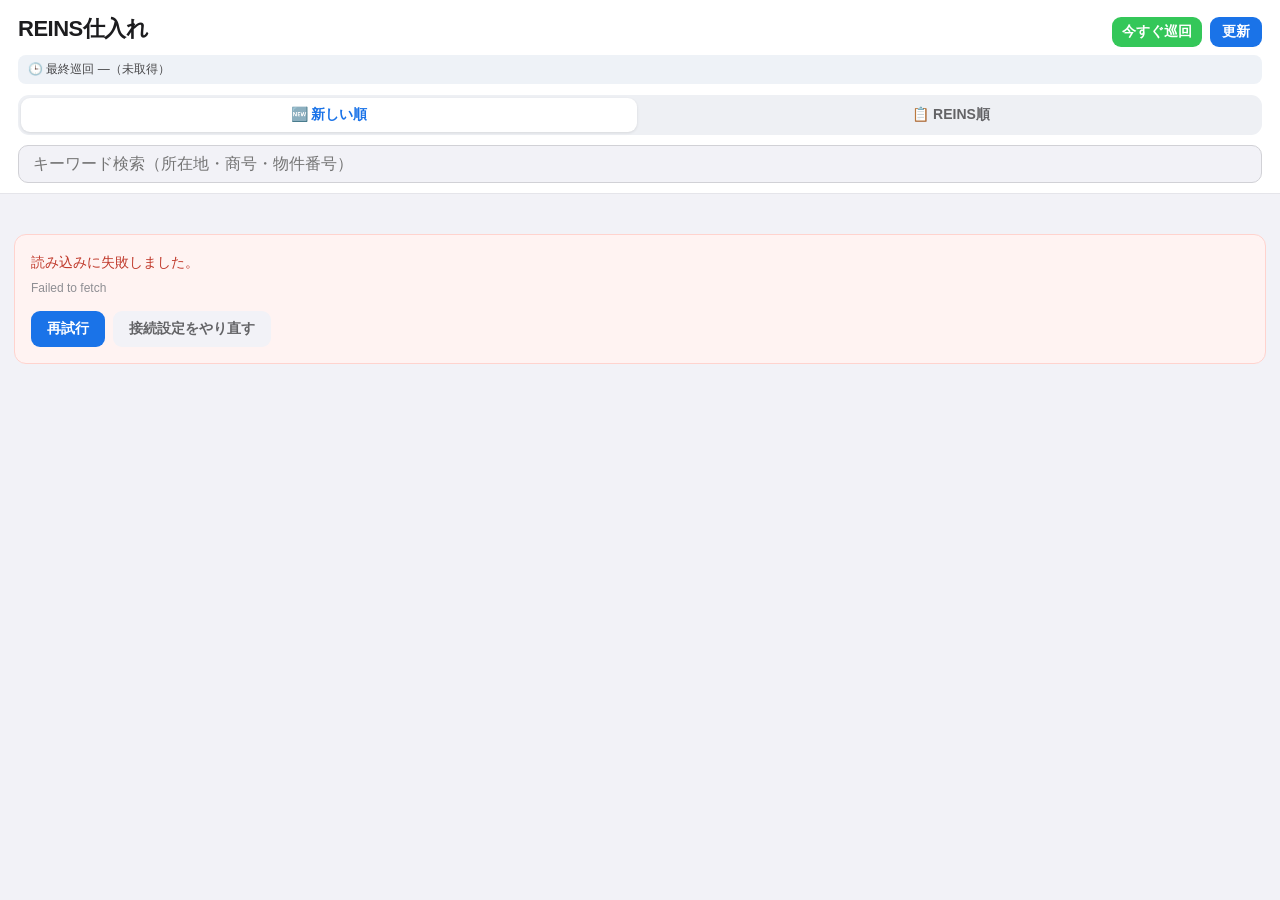
==== docs/reins/index.html @ f4929054 "ヘッダが iPhone 幅で折り返すのを修正 通知ボタンが増えてボタンが3つ並んだ結果、390px 幅では見出しと「更新」が 2行に折り返していた（物件ウォッチは「物件ウォッ／チ」と分断）。 見出しと" ====
<!DOCTYPE html>
<html lang="ja">
<head>
  <meta charset="UTF-8">
  <meta http-equiv="Cache-Control" content="no-cache, no-store, must-revalidate">
  <meta http-equiv="Pragma" content="no-cache">
  <meta name="viewport" content="width=device-width, initial-scale=1.0, maximum-scale=1.0">
  <meta name="apple-mobile-web-app-capable" content="yes">
  <meta name="mobile-web-app-capable" content="yes">
  <meta name="apple-mobile-web-app-status-bar-style" content="default">
  <meta name="apple-mobile-web-app-title" content="REINS仕入れ">
  <meta name="theme-color" content="#1a73e8">
  <link rel="apple-touch-icon" href="icon-180.png">
  <link rel="icon" type="image/png" sizes="192x192" href="icon-192.png">
  <link rel="manifest" href="manifest.webmanifest">
  <title>REINS仕入れ</title>
  <style>
    * { box-sizing: border-box; margin: 0; padding: 0; }
    body { font-family: -apple-system, BlinkMacSystemFont, 'Hiragino Sans', 'Helvetica Neue', sans-serif; background: #f2f2f7; color: #1c1c1e; min-height: 100vh; }

    header { background: #fff; padding: 14px 18px 10px; border-bottom: 1px solid #e5e5ea; position: sticky; top: 0; z-index: 10; }
    .head-row { display: flex; align-items: baseline; gap: 8px; flex-wrap: nowrap; }
    h1 { font-size: 22px; font-weight: 700; letter-spacing: -0.5px; white-space: nowrap; flex-shrink: 0; }
    .count { font-size: 13px; color: #8e8e93; white-space: nowrap; overflow: hidden; }
    .scrape-btn { margin-left: auto; padding: 6px 10px; flex-shrink: 0; background: #34c759; color: #fff; border: none; border-radius: 9px; font-size: 14px; font-weight: 600; cursor: pointer; white-space: nowrap; }
    .scrape-btn:active { opacity: 0.6; }
    .scrape-btn:disabled { opacity: 0.5; }
    .refresh-btn { padding: 6px 12px; white-space: nowrap; flex-shrink: 0; background: #1a73e8; color: #fff; border: none; border-radius: 9px; font-size: 14px; font-weight: 600; cursor: pointer; }
    .refresh-btn:active { opacity: 0.6; }
    #scrape-status { margin-top: 9px; padding: 9px 12px; background: #f0fff4; border: 1px solid #c3e6cb; border-radius: 9px; font-size: 13px; color: #1a7a3a; }
    #last-run { margin-top: 8px; padding: 6px 10px; font-size: 12px; color: #48484a; background: #eef2f7; border-radius: 8px; }
    #last-run.warn { color: #c0392b; background: #fff3f2; border: 1px solid #ffd3ce; font-weight: 600; }

    /* タブ（新しい順 / REINS順） */
    .tabs { display: flex; gap: 6px; margin-top: 11px; background: #eef0f4; padding: 3px; border-radius: 11px; }
    .tab { flex: 1; text-align: center; padding: 8px 0; border-radius: 9px; font-size: 14px; font-weight: 600; color: #636366; cursor: pointer; border: none; background: transparent; }
    .tab.active { background: #fff; color: #1a73e8; box-shadow: 0 1px 3px rgba(0,0,0,0.1); }

    .search-row { margin-top: 10px; }
    .search-row input { width: 100%; padding: 9px 14px; border: 1px solid #d1d1d6; border-radius: 10px; font-size: 16px; background: #f2f2f7; outline: none; -webkit-appearance: none; }
    .search-row input:focus { border-color: #1a73e8; background: #fff; }

    .filter-bar { display: flex; gap: 6px; padding: 10px 14px 2px; overflow-x: auto; -webkit-overflow-scrolling: touch; }
    .filter-btn { padding: 5px 12px; border-radius: 14px; font-size: 13px; font-weight: 500; border: 1px solid #d1d1d6; background: #fff; cursor: pointer; white-space: nowrap; color: #636366; flex-shrink: 0; }
    .filter-btn.active { background: #1a73e8; color: #fff; border-color: #1a73e8; }

    .list { padding: 12px 14px 40px; }
    .card { background: #fff; border-radius: 14px; padding: 15px 16px; margin-bottom: 10px; box-shadow: 0 1px 3px rgba(0,0,0,0.07); border-left: 3px solid transparent; }
    .card.buy { border-left-color: #34c759; }
    .card.fresh { border-left-color: #ff9500; }
    .card.drop { border-left-color: #e0245e; }
    .card.fav { border-left-color: #ffcc00; }
    .card-top { display: flex; align-items: center; gap: 8px; margin-bottom: 8px; }
    .fav-btn { background: none; border: none; font-size: 22px; line-height: 1; cursor: pointer; padding: 0 0 0 4px; color: #d1d1d6; -webkit-tap-highlight-color: transparent; }
    .fav-btn.on { color: #ffcc00; }
    .fav-btn:active { transform: scale(1.25); }
    .rank { font-size: 12px; color: #8e8e93; font-weight: 700; }
    .ptype { font-size: 11px; font-weight: 700; color: #48484a; background: #eef2f7; padding: 2px 8px; border-radius: 7px; }
    .badge-score { font-size: 12px; font-weight: 800; color: #fff; padding: 2px 9px; border-radius: 8px; letter-spacing: 0.3px; }
    .badge-score.s-buy { background: #34c759; }
    .badge-score.s-ok  { background: #ff9500; }
    .badge-score.s-ng  { background: #c0c0c5; }
    .badge-new { font-size: 10px; font-weight: 700; color: #fff; background: #ff9500; padding: 2px 7px; border-radius: 7px; letter-spacing: 0.3px; }
    .badge-drop { font-size: 10px; font-weight: 700; color: #fff; background: #e0245e; padding: 2px 7px; border-radius: 7px; letter-spacing: 0.3px; }
    .badge-bump { font-size: 10px; font-weight: 700; color: #fff; background: #7b5cff; padding: 2px 7px; border-radius: 7px; letter-spacing: 0.3px; }
    .date { font-size: 11px; color: #aeaeb2; margin-left: auto; }
    .title { font-size: 17px; font-weight: 700; line-height: 1.35; margin-bottom: 8px; word-break: break-word; }
    .price { color: #c0392b; font-weight: 700; font-size: 19px; margin-bottom: 8px; }
    .price .unit { font-size: 13px; font-weight: 600; }
    .meta { font-size: 13px; color: #48484a; line-height: 1.6; }
    .meta .lbl { color: #aeaeb2; display: inline-block; width: 4.5em; }
    .reasons { margin-top: 9px; font-size: 12px; color: #5a5a5f; line-height: 1.6; background: #f7f8fa; border-radius: 9px; padding: 8px 11px; }
    .reasons .warn { color: #c0392b; font-weight: 600; }
    .open-btn { display: block; margin-top: 12px; padding: 11px; background: #1a73e8; color: #fff; text-align: center; border-radius: 10px; font-size: 15px; font-weight: 700; text-decoration: none; }
    .open-btn:active { opacity: 0.6; }

    .empty { text-align: center; color: #aeaeb2; padding: 60px 20px; font-size: 15px; }
    #spinner { display: none; text-align: center; padding: 40px; color: #8e8e93; }
    #errbox { margin: 16px 14px; padding: 16px; background: #fff3f2; border: 1px solid #ffd3ce; border-radius: 12px; color: #c0392b; font-size: 14px; line-height: 1.6; }
    #errbox .err-detail { color: #8e8e93; font-size: 12px; word-break: break-all; margin-top: 6px; }
    #errbox button { margin-top: 12px; margin-right: 8px; padding: 9px 16px; border: none; border-radius: 9px; font-size: 14px; font-weight: 600; cursor: pointer; }
    #errbox .btn-retry { background: #1a73e8; color: #fff; }
    #errbox .btn-reset { background: #f2f2f7; color: #636366; }

    #setup-view { display: none; }
    #setup-form { padding: 24px 20px; }
    #setup-form p { margin-bottom: 16px; font-size: 14px; color: #636366; line-height: 1.6; }
    #setup-form label { display: block; font-size: 13px; font-weight: 600; color: #48484a; margin: 14px 0 5px; }
    #setup-form input { width: 100%; padding: 11px 14px; border: 1px solid #d1d1d6; border-radius: 10px; font-size: 16px; background: #f2f2f7; outline: none; -webkit-appearance: none; }
    #setup-form input:focus { border-color: #1a73e8; background: #fff; }
    #setup-form button { width: 100%; margin-top: 22px; padding: 13px; background: #1a73e8; color: #fff; border: none; border-radius: 11px; font-size: 16px; font-weight: 700; cursor: pointer; }
    .hint { font-size: 12px; color: #8e8e93; margin-top: 6px; line-height: 1.5; }
  </style>
</head>
<body>

<div id="main-view" style="display:none">
  <header>
    <div class="head-row">
      <h1>REINS仕入れ</h1>
      <span class="count" id="count"></span>
      <span class="count" id="updating" style="display:none">更新中…</span>
      <button class="scrape-btn" id="scrape-btn" onclick="requestScrape()">今すぐ巡回</button>
      <button class="refresh-btn" onclick="loadProps(allProps.length > 0)">更新</button>
      <button class="refresh-btn" id="push-btn" onclick="enablePush()" style="display:none;background:#8e8e93">🔔通知</button>
    </div>
    <div id="scrape-status" style="display:none"></div>
    <div id="last-run"></div>
    <div class="tabs">
      <button class="tab active" id="tab-new" onclick="setTab('new')">🆕 新しい順</button>
      <button class="tab" id="tab-reins" onclick="setTab('reins')">📋 REINS順</button>
    </div>
    <div class="search-row">
      <input type="search" id="search" placeholder="キーワード検索（所在地・商号・物件番号）" oninput="render()">
    </div>
  </header>
  <div class="filter-bar" id="area-bar"></div>
  <div class="filter-bar" id="filter-bar"></div>
  <div id="spinner">読み込み中…</div>
  <div id="errbox" style="display:none"></div>
  <div class="list" id="list"></div>
</div>

<div id="setup-view">
  <header><h1>REINS仕入れ セットアップ</h1></header>
  <div id="setup-form">
    <p>reins の GAS デプロイ URL（末尾 <b>/exec</b>）を入力してください。<br>一度設定すればこのデバイスに保存されます。</p>
    <label>GAS デプロイ URL</label>
    <input type="url" id="cfg-url" placeholder="https://script.google.com/macros/s/..." autocomplete="off" autocorrect="off" spellcheck="false">
    <div class="hint">reins/Code.gs をデプロイしたウェブアプリ URL。<code>?csv=1</code> で物件シートを配信できるものです。</div>
    <label>スプレッドシートID（任意）</label>
    <input type="text" id="cfg-sid" placeholder="未入力なら既定のシートを使用">
    <div class="hint">別のシートを見たいときだけ入力。通常は空でOK。</div>
    <button onclick="saveConfig()">保存して開始</button>
  </div>
</div>

<script>
// ── 設定 ───────────────────────────────────────────────
const LS_URL   = 'reins_gas_url';
const LS_SID   = 'reins_gas_sid';
const LS_SEEN  = 'reins_seen_max';       // 前回までに見た最新の取得日時(ms)
const LS_SEEN_INIT = 'reins_seen_init';
const LS_PREV  = 'reins_prev';           // 前回表示時の {物件番号: {p:価格, o:掲載順}} スナップショット
const BUMP_MIN = 5;                       // 掲載順がこの数以上上昇したら「再掲(浮上)」扱い
const LS_TAB   = 'reins_tab';
const LS_CSV   = 'reins_csv_cache';      // 前回取得したCSV。起動直後の即描画に使う
const LS_LASTRUN = 'reins_lastrun';      // 最終巡回の日時と結果。起動直後から出すため保存する
const LS_FAVS  = 'reins_favs';           // お気に入り物件番号の配列
// 既定：run_score_daily.sh と同じ reins デプロイURL（そのまま使えるよう初期値に）
const DEFAULT_URL = 'https://script.google.com/macros/s/AKfycbwg5gIdluJCKhxg5Ac37ojhD1RxblEidHziJUIo2vWPTMWdlzlxEkCeaE-CydbCHInz-g/exec';

// ── アプリアイコンのバッジ表示（Web Push）───────────────────
// reins/scraper/.env の VAPID_PUBLIC_KEY と同じ値。秘密鍵は Mac 側にのみ置く。
const VAPID_PUBLIC_KEY = 'BPfDxGXMXtAtmRLyV2sj71t2yWzPRQm2EiNudWqBheNR4PIACWpIGG4u3k1RsI1i7pox8wTSwQFoBPgF9c9knRk';
const LS_PUSH_SUB = 'reins_push_subscribed';

let gasUrl = localStorage.getItem(LS_URL) || DEFAULT_URL;
let sid    = localStorage.getItem(LS_SID) || '';
let allProps = [];
let filterType = '';
let areaFilter = localStorage.getItem('reins_area') || '';   // エリア（市区町村）絞り込み
let activeTab = localStorage.getItem(LS_TAB) || 'new';
if (activeTab !== 'new' && activeTab !== 'reins') activeTab = 'new';  // 旧'score'保存の掃除
let seenThreshold = Number(localStorage.getItem(LS_SEEN) || 0);
let lastDiag = '';
let favs = new Set(JSON.parse(localStorage.getItem(LS_FAVS) || '[]'));
let showFavsOnly = false;

function init() {
  if (gasUrl) {
    document.getElementById('setup-view').style.display = 'none';
    document.getElementById('main-view').style.display  = 'block';
    document.getElementById('tab-' + activeTab).classList.add('active');
    document.getElementById('tab-' + (activeTab === 'new' ? 'reins' : 'new')).classList.remove('active');
    // 前回のデータで即描画してから、裏で最新を取りに行く
    showLastRunFromCache();
    fetchLastRun();
    loadProps(renderFromCache());
    initPush();
  } else {
    document.getElementById('setup-view').style.display = 'block';
    document.getElementById('main-view').style.display  = 'none';
    document.getElementById('cfg-url').value = DEFAULT_URL;
  }
}
function saveConfig() {
  const url = document.getElementById('cfg-url').value.trim();
  const s   = document.getElementById('cfg-sid').value.trim();
  if (!url) { alert('GAS デプロイ URL を入力してください'); return; }
  localStorage.setItem(LS_URL, url);
  if (s) localStorage.setItem(LS_SID, s); else localStorage.removeItem(LS_SID);
  gasUrl = url; sid = s; init();
}
function resetConfig() {
  localStorage.removeItem(LS_URL); localStorage.removeItem(LS_SID);
  gasUrl = ''; sid = '';
  document.getElementById('errbox').style.display = 'none';
  init();
}
function setTab(t) {
  activeTab = t; localStorage.setItem(LS_TAB, t);
  document.getElementById('tab-new').classList.toggle('active', t === 'new');
  document.getElementById('tab-reins').classList.toggle('active', t === 'reins');
  render();
}

// ── お気に入り ─────────────────────────────────────────
function toggleFav(key) {
  const on = !favs.has(key);
  if (on) favs.add(key); else favs.delete(key);
  localStorage.setItem(LS_FAVS, JSON.stringify([...favs]));
  const btn = document.querySelector(`.fav-btn[data-key="${cssEsc(key)}"]`);
  if (btn) { btn.classList.toggle('on', on); btn.textContent = on ? '★' : '☆'; }
  buildFilterBar();
  if (showFavsOnly) render();  // お気に入り表示中に外したら一覧から消す
}
function cssEsc(s) { return String(s).replace(/["\\]/g, '\\$&'); }

// ── アプリアイコンのバッジ表示（Web Push 購読）────────────────
function urlB64ToUint8Array(base64String) {
  const padding = '='.repeat((4 - base64String.length % 4) % 4);
  const base64 = (base64String + padding).replace(/-/g, '+').replace(/_/g, '/');
  const raw = atob(base64);
  return Uint8Array.from([...raw].map(c => c.charCodeAt(0)));
}
async function initPush() {
  // アプリを開いた＝新着を確認しにきたタイミングなのでバッジは消す（SW側のカウンタも0に戻す）
  try { if ('clearAppBadge' in navigator) await navigator.clearAppBadge(); } catch (_) {}

  if (!('serviceWorker' in navigator) || !('PushManager' in window)) return;  // 非対応ブラウザ
  const btn = document.getElementById('push-btn');
  if (Notification.permission === 'granted' && localStorage.getItem(LS_PUSH_SUB) === '1') {
    btn.style.display = 'none';
    // 購読が切れていないか静かに確認（ユーザー操作なしで再subscribe可能）
    try {
      const reg = await navigator.serviceWorker.register('sw.js');
      await navigator.serviceWorker.ready;
      if (reg.active) reg.active.postMessage({ type: 'clearBadge' });
      const sub = await reg.pushManager.getSubscription();
      if (!sub) await subscribePush(reg);
    } catch (_) {}
  } else if (Notification.permission === 'denied') {
    btn.style.display = 'none';
  } else {
    btn.style.display = 'inline-block';
  }
}
async function subscribePush(reg) {
  const sub = await reg.pushManager.subscribe({
    userVisibleOnly: true,
    applicationServerKey: urlB64ToUint8Array(VAPID_PUBLIC_KEY),
  });
  await fetch(gasUrl, {
    method: 'POST',
    body: JSON.stringify({ action: 'pushSubscribe', endpoint: sub.endpoint, subscription: sub.toJSON() }),
  });
  localStorage.setItem(LS_PUSH_SUB, '1');
  return sub;
}
async function enablePush() {
  const btn = document.getElementById('push-btn');
  try {
    const reg = await navigator.serviceWorker.register('sw.js');
    const perm = await Notification.requestPermission();
    if (perm !== 'granted') { alert('通知が許可されませんでした。設定アプリから許可できます。'); return; }
    await subscribePush(reg);
    btn.style.display = 'none';
    alert('新着通知をオンにしました。以後、新着があるとアプリアイコンに件数バッジが表示されます。');
  } catch (e) {
    alert('通知の設定に失敗しました: ' + (e.message || e));
  }
}

// ── 手動巡回トリガー（GAS 制御シート経由・物件ウォッチと同方式）──
let scrapePollTimer = null;
function setScrapeStatus(msg) {
  const el = document.getElementById('scrape-status');
  el.style.display = 'block';
  el.textContent = msg;
}
function scrapeQs(action) {
  const qs = new URLSearchParams({ action });
  if (sid) qs.set('sid', sid);
  return qs.toString();
}
async function requestScrape() {
  const btn = document.getElementById('scrape-btn');
  btn.disabled = true;
  setScrapeStatus('🕐 巡回をリクエスト中…');
  try {
    const res = await fetch(`${gasUrl}?${scrapeQs('requestScrape')}`, { redirect: 'follow' });
    const data = await res.json();
    if (data.error) throw new Error(data.error);
    setScrapeStatus('🏃 巡回を開始しました。完了までお待ちください（2〜4分）…');
    pollScrapeStatus(0);
  } catch (e) {
    setScrapeStatus('⚠️ 巡回リクエストに失敗しました: ' + (e.message || e));
    btn.disabled = false;
  }
}
async function pollScrapeStatus(tries) {
  if (scrapePollTimer) clearTimeout(scrapePollTimer);
  if (tries > 120) {  // 約8分でタイムアウト
    setScrapeStatus('⏱️ 時間がかかっています。しばらくして「更新」を押してください。');
    document.getElementById('scrape-btn').disabled = false;
    return;
  }
  try {
    const res = await fetch(`${gasUrl}?${scrapeQs('scrapeStatus')}`, { redirect: 'follow' });
    const data = await res.json();
    if (data.status) setScrapeStatus(data.status);
    if (!data.pending && /✅/.test(data.status || '')) {
      document.getElementById('scrape-btn').disabled = false;
      await loadProps(allProps.length > 0);
      return;
    }
  } catch (_) { /* 一時的なエラーは無視して継続 */ }
  scrapePollTimer = setTimeout(() => pollScrapeStatus(tries + 1), 4000);
}
// 最終巡回は新着ゼロでも常に画面上部に出す。取得失敗を含む結果は警告色にする。
function showLastRun(data) {
  const el = document.getElementById('last-run');
  if (!data || !data.lastRun) {
    el.textContent = '🕒 最終巡回 —（未取得）';
    el.classList.remove('warn');
    return;
  }
  el.textContent = `🕒 最終巡回 ${data.lastRun}` + (data.lastResult ? `（${data.lastResult}）` : '');
  el.classList.toggle('warn', /[⚠]|失敗/.test(data.lastResult || ''));
}
function showLastRunFromCache() {
  try { showLastRun(JSON.parse(localStorage.getItem(LS_LASTRUN) || 'null')); }
  catch (_) { showLastRun(null); }
}
async function fetchLastRun() {
  try {
    const res = await fetch(`${gasUrl}?${scrapeQs('scrapeStatus')}`, { redirect: 'follow' });
    const data = await res.json();
    showLastRun(data);
    try {
      localStorage.setItem(LS_LASTRUN,
        JSON.stringify({ lastRun: data.lastRun, lastResult: data.lastResult }));
    } catch (_) { /* 容量超過時は諦める */ }
  } catch (_) { /* 取れなければ直前の表示のまま残す */ }
}

function showError(msg, detail) {
  const box = document.getElementById('errbox');
  box.style.display = 'block';
  box.innerHTML =
    `<div>${escapeHtml(msg)}</div>` +
    (detail ? `<div class="err-detail">${escapeHtml(detail)}</div>` : '') +
    `<button class="btn-retry" onclick="loadProps()">再試行</button>` +
    `<button class="btn-reset" onclick="resetConfig()">接続設定をやり直す</button>`;
}

// ── CSV パーサ（引用符・改行入りフィールド対応） ──────────
function parseCSV(text) {
  const rows = []; let row = [], field = '', q = false;
  for (let i = 0; i < text.length; i++) {
    const c = text[i];
    if (q) {
      if (c === '"') { if (text[i + 1] === '"') { field += '"'; i++; } else q = false; }
      else field += c;
    } else if (c === '"') { q = true; }
    else if (c === ',') { row.push(field); field = ''; }
    else if (c === '\r') { /* skip */ }
    else if (c === '\n') { row.push(field); rows.push(row); row = []; field = ''; }
    else field += c;
  }
  if (field !== '' || row.length) { row.push(field); rows.push(row); }
  return rows;
}

// ── データ取得 ─────────────────────────────────────────
// CSVを描画に反映する。起動直後のキャッシュ描画と、GASから取り直した本体の
// 描画で同じ経路を通す。戻り値は取得日時の最大値（既読化の判定に使う）。
function applyCsv(text) {
  const rows = parseCSV(text).filter(r => r.length > 1);
  const header = rows[0].map(h => stripParen(h));
  allProps = rows.slice(1).map(r => rowToProp(header, r)).filter(p => p.key);
  computeChangeFlags(allProps);   // 値下げ / 再掲 を前回スナップショットと比較して付与
  seenThreshold = Number(localStorage.getItem(LS_SEEN) || 0);
  buildAreaBar();
  buildFilterBar();
  render();
  return allProps.reduce((m, p) => p.ts > m ? p.ts : m, 0);
}

// 前回のCSVで即描画する（GASの応答は数秒〜数十秒かかるため、待たずに中身を出す）。
// 既読化やスナップショット更新はここでは一切行わない＝NEW判定は本体取得時のみ動かす。
function renderFromCache() {
  const text = localStorage.getItem(LS_CSV);
  if (!text) return false;
  try { applyCsv(text); return true; } catch (_) { return false; }
}

async function loadProps(keepView) {
  if (keepView) {
    document.getElementById('updating').style.display = 'inline';
  } else {
    document.getElementById('spinner').style.display = 'block';
    document.getElementById('list').innerHTML = '';
  }
  document.getElementById('errbox').style.display  = 'none';

  if (!/^https:\/\/script\.google\.com\/macros\/s\/.+\/exec/.test(gasUrl)) {
    document.getElementById('spinner').style.display = 'none';
    showError('GAS デプロイ URL の形式が正しくないようです。', '末尾が /exec の「ウェブアプリ URL」を貼り付けてください: ' + gasUrl);
    return;
  }

  const ctrl = new AbortController();
  const timer = setTimeout(() => ctrl.abort(), 25000);
  try {
    const qs = new URLSearchParams({ csv: '1' });
    if (sid) qs.set('sid', sid);
    qs.set('merge', '1');     // 三浦に加えて足立区など独立シートも結合（スコアラーの素の?csv=1は非結合）
    qs.set('t', Date.now());  // キャッシュ回避（古いCSVを掴んで新規物件が出ない対策）
    const res = await fetch(`${gasUrl}?${qs.toString()}`,
      { redirect: 'follow', cache: 'no-store', signal: ctrl.signal });
    lastDiag = `URL: ${gasUrl}?csv=1\nHTTP: ${res.status}`;
    if (!res.ok) throw new Error('HTTP ' + res.status);
    const text = await res.text();
    lastDiag += `\n応答先頭: ${text.slice(0, 120)}`;
    if (/^\s*</.test(text) || text.indexOf('物件番号') < 0) {
      showError('物件CSVを取得できませんでした。', 'GAS が HTML を返しています（認証切れ / デプロイ未反映の可能性）。URL が reins 用か確認してください。');
      return;
    }
    const maxTs = applyCsv(text);
    // 初回だけ全件を既読扱いにして、以降に増えた物件だけNEWにする
    if (!localStorage.getItem(LS_SEEN_INIT)) {
      localStorage.setItem(LS_SEEN, String(maxTs));
      localStorage.setItem(LS_SEEN_INIT, '1');
      seenThreshold = maxTs;
      render();
    }
    try { localStorage.setItem(LS_CSV, text); } catch (_) { /* 容量超過時は諦める */ }
    document.getElementById('updating').style.display = 'none';
    fetchLastRun();
    // 基準スナップショットは NEW と同じタイミングで進める（＝新しい巡回が来たときだけ）。
    // 手動リロードでは基準を更新しないのでバッジは消えない。初回だけ基準を作る。
    if (!localStorage.getItem(LS_PREV)) saveSnapshot(allProps);
    if (maxTs > Number(localStorage.getItem(LS_SEEN) || 0)) {
      localStorage.setItem(LS_SEEN, String(maxTs));
      saveSnapshot(allProps);
    }
  } catch (e) {
    console.error(e);
    // キャッシュで中身が出ているときは、更新の失敗で画面を消さない
    if (keepView) {
      const u = document.getElementById('updating');
      u.textContent = '更新できませんでした';
      setTimeout(() => { u.style.display = 'none'; u.textContent = '更新中…'; }, 4000);
      return;
    }
    if (e.name === 'AbortError') showError('応答がありません（25秒でタイムアウト）。', 'GAS URL とネットワークを確認してください。');
    else showError('読み込みに失敗しました。', String(e && e.message || e));
  } finally {
    clearTimeout(timer);
    document.getElementById('spinner').style.display = 'none';
  }
}

function stripParen(h) { return String(h == null ? '' : h).replace(/[（(].*?[)）]/g, '').trim(); }
function num(s) {
  if (s == null) return 0;
  const m = String(s).replace(/,/g, '').match(/-?\d+(\.\d+)?/);
  return m ? parseFloat(m[0]) : 0;
}
function areaFromAddr(a) {
  const m = String(a || '').match(/([^\s都道府県]+?[市区町村])/);
  return m ? m[1] : (a || '').trim();
}
function parseTs(s) {
  s = String(s || '').replace(/\s*[（(].*?[)）]\s*$/, '').trim();
  if (!s) return 0;
  const d = new Date(s);
  return isNaN(d.getTime()) ? 0 : d.getTime();
}

function rowToProp(header, r) {
  const o = {};
  header.forEach((h, i) => { o[h] = r[i] != null ? r[i] : ''; });
  const addr = o['所在地'] || '';
  const areaRaw = addr.trim();
  return {
    key:      (o['物件番号'] || '').trim(),
    ptype:    (o['物件種目'] || '').trim(),
    price_man: num(o['価格']),
    land_m2:   num(o['土地面積']),
    building_m2: num(o['建物面積']),
    tsubo_price: num(o['坪単価']),
    station_min: num(o['徒歩']),
    yoto:     (o['用途地域'] || '').trim(),
    setsudo:  (o['接道状況'] || '').trim(),
    address:  addr.trim(),
    area:     areaRaw.length > 6 ? areaFromAddr(areaRaw) : areaRaw,
    line:     (o['路線'] || '').trim(),
    station:  (o['駅'] || '').trim(),
    bus:      (o['バス'] || '').trim(),
    shogo:    (o['商号'] || '').trim(),
    fetchedAt: (o['取得日時'] || '').trim(),
    ts:       parseTs(o['取得日時']),
    reinsOrder: (String(o['掲載順'] || '').trim() === '')
                  ? Number.MAX_SAFE_INTEGER : num(o['掲載順']),
    drawUrl:  (o['図面/詳細'] || o['図面詳細'] || '').trim(),
    folderUrl: (o['フォルダ'] || '').trim(),
    age:      -1,          // reins CSV に築年数列は無い → 対象外
  };
}

// スコアリングは廃止（2026-09-01）。一覧は「新しい順 / REINS順」で並べる。

// ── 変化フラグ（値下げ / 再掲=掲載順の浮上）──────────────
// NEW と同様「前回表示時からの変化」。前回スナップショット(LS_PREV)と比較する。
function computeChangeFlags(props) {
  let prev = {};
  try { prev = JSON.parse(localStorage.getItem(LS_PREV) || '{}'); } catch (_) {}
  props.forEach(p => {
    p.priceDrop = false; p.priceDropAmt = 0; p.bumped = false;
    const pr = prev[p.key];
    if (!pr) return;
    if (pr.p > 0 && p.price_man > 0 && p.price_man < pr.p) {
      p.priceDrop = true; p.priceDropAmt = pr.p - p.price_man;   // 値下げ
    } else if (pr.p === p.price_man && pr.o && p.reinsOrder < pr.o &&
               (pr.o - p.reinsOrder) >= BUMP_MIN) {
      p.bumped = true;   // 価格据置きで掲載順が大きく上昇＝再度上位で掲載
    }
  });
}
function saveSnapshot(props) {
  const snap = {};
  props.forEach(p => { snap[p.key] = { p: p.price_man, o: p.reinsOrder }; });
  try { localStorage.setItem(LS_PREV, JSON.stringify(snap)); } catch (_) {}
}

// ── 画面 ───────────────────────────────────────────────
function isFresh(p) { return seenThreshold ? p.ts > seenThreshold : false; }

function buildFilterBar() {
  // 種別チップの件数は選択中エリアに合わせる
  const base = areaFilter ? allProps.filter(p => p.area === areaFilter) : allProps;
  const types = [...new Set(base.map(p => p.ptype).filter(Boolean))]
    .sort((a, b) => base.filter(p => p.ptype === b).length - base.filter(p => p.ptype === a).length);
  const bar = document.getElementById('filter-bar');
  const btn = (val, label) =>
    `<button class="filter-btn ${!showFavsOnly && filterType === val ? 'active' : ''}" onclick="setFilter('${val.replace(/'/g, "\\'")}')">${escapeHtml(label)}</button>`;
  const favCount = base.filter(p => favs.has(p.key)).length;
  let html = `<button class="filter-btn ${showFavsOnly ? 'active' : ''}" onclick="toggleFavFilter()">⭐ お気に入り ${favCount}</button>`;
  html += btn('', `すべて ${base.length}`);
  html += types.map(t => btn(t, `${t} ${base.filter(p => p.ptype === t).length}`)).join('');
  bar.innerHTML = html;
}
function setFilter(val) { filterType = val; showFavsOnly = false; buildFilterBar(); render(); }
function toggleFavFilter() { showFavsOnly = !showFavsOnly; buildFilterBar(); render(); }

// エリア（市区町村）タブ。三浦市/横須賀市(=秋谷) 等を選択できる
function buildAreaBar() {
  const areas = [...new Set(allProps.map(p => p.area).filter(Boolean))]
    .sort((a, b) => allProps.filter(p => p.area === b).length - allProps.filter(p => p.area === a).length);
  const bar = document.getElementById('area-bar');
  if (areaFilter && !areas.includes(areaFilter)) { areaFilter = ''; localStorage.setItem('reins_area', ''); }
  if (areas.length < 2) { bar.innerHTML = ''; return; }  // 1エリアだけなら出さない
  const btn = (val, label) =>
    `<button class="filter-btn ${areaFilter === val ? 'active' : ''}" onclick="setArea('${val.replace(/'/g, "\\'")}')">${escapeHtml(label)}</button>`;
  let html = btn('', `全エリア ${allProps.length}`);
  html += areas.map(a => btn(a, `${a} ${allProps.filter(p => p.area === a).length}`)).join('');
  bar.innerHTML = html;
}
function setArea(val) {
  areaFilter = val;
  localStorage.setItem('reins_area', val);
  buildAreaBar(); buildFilterBar(); render();
}

function render() {
  const q = document.getElementById('search').value.trim().toLowerCase();
  let list = allProps.slice();
  if (areaFilter) list = list.filter(p => p.area === areaFilter);   // エリア絞り込み
  if (showFavsOnly) list = list.filter(p => favs.has(p.key));
  else if (filterType) list = list.filter(p => p.ptype === filterType);
  if (q) list = list.filter(p => (p.address + p.shogo + p.key + p.station).toLowerCase().includes(q));

  if (activeTab === 'reins') list.sort((a, b) => a.reinsOrder - b.reinsOrder || b.ts - a.ts);  // REINS掲載順
  else list.sort((a, b) => b.ts - a.ts || a.reinsOrder - b.reinsOrder);  // 新しい順（取得日時→掲載順）

  document.getElementById('count').textContent =
    `${list.length} 件` + (allProps.length !== list.length ? ` / 全${allProps.length}件` : '');

  const el = document.getElementById('list');
  if (!list.length) {
    el.innerHTML = allProps.length === 0
      ? '<div class="empty">物件を取得できませんでした（0件）。<br>接続設定を確認してください。' +
        (lastDiag ? '<pre style="text-align:left;white-space:pre-wrap;word-break:break-all;background:#f2f2f7;color:#636366;font-size:11px;padding:10px;border-radius:8px;margin-top:12px">' + escapeHtml(lastDiag) + '</pre>' : '') +
        '<div style="margin-top:14px"><button class="btn-retry" style="padding:9px 16px;border:none;border-radius:9px;background:#1a73e8;color:#fff;font-weight:600;margin-right:8px" onclick="loadProps()">更新</button>' +
        '<button class="btn-reset" style="padding:9px 16px;border:none;border-radius:9px;background:#f2f2f7;color:#636366;font-weight:600" onclick="resetConfig()">接続設定をやり直す</button></div></div>'
      : (showFavsOnly
          ? '<div class="empty">お気に入りはまだありません。<br>各カード右上の ☆ をタップすると登録できます。</div>'
          : '<div class="empty">該当する物件がありません（絞り込みを解除してください）</div>');
    return;
  }
  el.innerHTML = list.map((p, i) => cardHtml(p, i + 1)).join('');
}

// フォルダ/図面URL から GAS 図面ビューア（←→スワイプ）URL を作る
function viewerUrl(p) {
  const mFile = p.drawUrl.match(/\/(?:file\/d|d)\/([^/?]+)/);
  const mFolder = p.folderUrl.match(/\/folders\/([^/?]+)/);
  if (mFolder && mFile) return `${gasUrl}?folderId=${mFolder[1]}&fileId=${mFile[1]}`;
  // fileId が無い物件でフォルダのみを開くと、ビューアが「最新ファイル＝別物件」を
  // 表示してしまうため、フォルダのみのフォールバックは廃止（ボタン自体を出さない）。
  // drawUrl が実URLのときだけ返す。古い行は「図面」等のラベル文字列が入っており、
  // そのまま href にすると相対パス扱いになって開けない（＝図面が見れない）。
  return /^https?:\/\//.test(p.drawUrl) ? p.drawUrl : '';
}

function cardHtml(p, rank) {
  const fresh = isFresh(p);
  const isFav = favs.has(p.key);
  const title = p.address || p.key || '（番号のみ）';
  const traffic = [p.line, p.station, p.station_min ? `徒歩${p.station_min}分` : '', p.bus].filter(Boolean).join(' ');
  const meta = [];
  if (traffic) meta.push(`<div><span class="lbl">交通</span>${escapeHtml(traffic)}</div>`);
  const areas = [];
  if (p.land_m2) areas.push(`土地${p.land_m2}㎡`);
  if (p.building_m2) areas.push(`建物${p.building_m2}㎡`);
  if (areas.length) meta.push(`<div><span class="lbl">面積</span>${escapeHtml(areas.join(' / '))}</div>`);
  if (p.shogo) meta.push(`<div><span class="lbl">商号</span>${escapeHtml(p.shogo)}</div>`);
  if (p.key) meta.push(`<div><span class="lbl">物件番号</span>${escapeHtml(p.key)}</div>`);
  const url = viewerUrl(p);

  const cls = isFav ? 'fav' : (p.priceDrop ? 'drop' : (fresh ? 'fresh' : ''));
  return `
    <div class="card ${cls}">
      <div class="card-top">
        ${p.ptype ? `<span class="ptype">${escapeHtml(p.ptype)}</span>` : ''}
        ${fresh ? '<span class="badge-new">NEW</span>' : ''}
        ${p.priceDrop ? `<span class="badge-drop">値下げ${p.priceDropAmt > 0 ? ' ▼' + p.priceDropAmt.toLocaleString() + '万' : ''}</span>` : ''}
        ${p.bumped ? '<span class="badge-bump">再掲</span>' : ''}
        <span class="date">${escapeHtml(fmtDate(p.ts))}</span>
        <button class="fav-btn ${isFav ? 'on' : ''}" data-key="${escapeAttr(p.key)}" onclick="toggleFav('${jsEsc(p.key)}')" aria-label="お気に入り">${isFav ? '★' : '☆'}</button>
      </div>
      <div class="title">${escapeHtml(title)}</div>
      ${p.price_man ? `<div class="price">${Number(p.price_man).toLocaleString()}<span class="unit"> 万円</span></div>` : ''}
      ${meta.length ? `<div class="meta">${meta.join('')}</div>` : ''}
      ${url ? `<a class="open-btn" href="${escapeAttr(url)}" target="_blank" rel="noopener">図面・詳細を見る →</a>` : ''}
    </div>`;
}

function fmtDate(ts) {
  if (!ts) return '';
  const d = new Date(ts);
  const mm = String(d.getMonth() + 1).padStart(2, '0');
  const dd = String(d.getDate()).padStart(2, '0');
  return `${d.getFullYear()}/${mm}/${dd}`;
}
function escapeHtml(s) {
  return String(s).replace(/[&<>"']/g, c => ({ '&': '&amp;', '<': '&lt;', '>': '&gt;', '"': '&quot;', "'": '&#39;' }[c]));
}
function escapeAttr(s) { return escapeHtml(s); }
function jsEsc(s) { return String(s).replace(/\\/g, '\\\\').replace(/'/g, "\\'"); }

init();
</script>
</body>
</html>
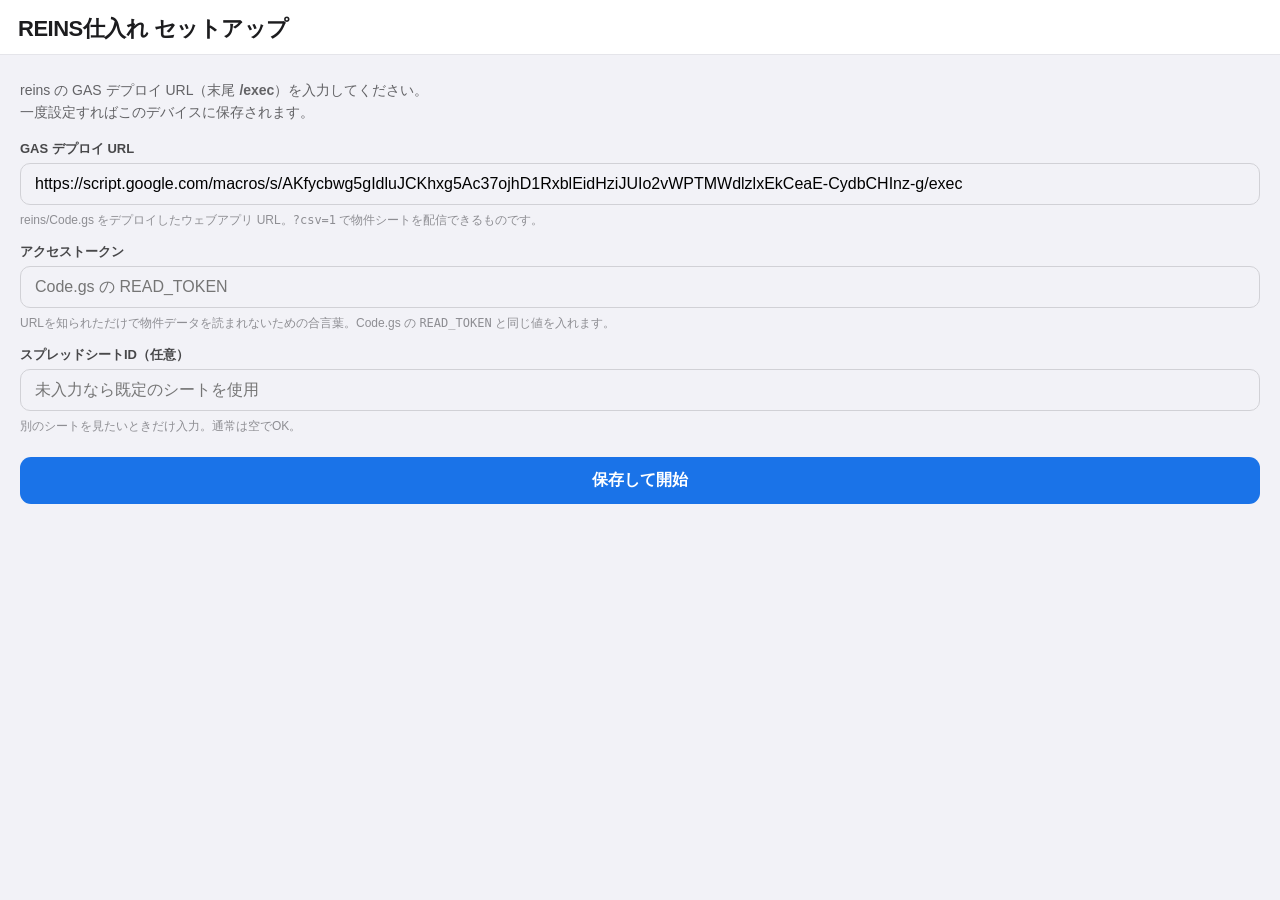
==== commit f8bcb4d0: "REINSにトークン認証を追加、リトライ整備、エリア外物件の除外 A) REINSのGAS URLは公開リポジトリに平文で埋め込まれており、URLを知れば    誰でも全物件CSVを取得できた（物件ウ" ====
--- a/docs/reins/index.html
+++ b/docs/reins/index.html
@@ -128,6 +128,9 @@
     <label>GAS デプロイ URL</label>
     <input type="url" id="cfg-url" placeholder="https://script.google.com/macros/s/..." autocomplete="off" autocorrect="off" spellcheck="false">
     <div class="hint">reins/Code.gs をデプロイしたウェブアプリ URL。<code>?csv=1</code> で物件シートを配信できるものです。</div>
+    <label>アクセストークン</label>
+    <input type="password" id="cfg-token" placeholder="Code.gs の READ_TOKEN" autocomplete="off">
+    <div class="hint">URLを知られただけで物件データを読まれないための合言葉。Code.gs の <code>READ_TOKEN</code> と同じ値を入れます。</div>
     <label>スプレッドシートID（任意）</label>
     <input type="text" id="cfg-sid" placeholder="未入力なら既定のシートを使用">
     <div class="hint">別のシートを見たいときだけ入力。通常は空でOK。</div>
@@ -139,6 +142,7 @@
 // ── 設定 ───────────────────────────────────────────────
 const LS_URL   = 'reins_gas_url';
 const LS_SID   = 'reins_gas_sid';
+const LS_TOKEN = 'reins_gas_token';   // 物件データ読み出し用（Code.gs の READ_TOKEN）
 const LS_SEEN  = 'reins_seen_max';       // 前回までに見た最新の取得日時(ms)
 const LS_SEEN_INIT = 'reins_seen_init';
 const LS_PREV  = 'reins_prev';           // 前回表示時の {物件番号: {p:価格, o:掲載順}} スナップショット
@@ -157,6 +161,7 @@
 
 let gasUrl = localStorage.getItem(LS_URL) || DEFAULT_URL;
 let sid    = localStorage.getItem(LS_SID) || '';
+let token  = localStorage.getItem(LS_TOKEN) || '';
 let allProps = [];
 let filterType = '';
 let areaFilter = localStorage.getItem('reins_area') || '';   // エリア（市区町村）絞り込み
@@ -168,7 +173,7 @@
 let showFavsOnly = false;
 
 function init() {
-  if (gasUrl) {
+  if (gasUrl && token) {
     document.getElementById('setup-view').style.display = 'none';
     document.getElementById('main-view').style.display  = 'block';
     document.getElementById('tab-' + activeTab).classList.add('active');
@@ -181,20 +186,23 @@
   } else {
     document.getElementById('setup-view').style.display = 'block';
     document.getElementById('main-view').style.display  = 'none';
-    document.getElementById('cfg-url').value = DEFAULT_URL;
+    document.getElementById('cfg-url').value = gasUrl || DEFAULT_URL;
+    document.getElementById('cfg-token').value = token;
   }
 }
 function saveConfig() {
   const url = document.getElementById('cfg-url').value.trim();
   const s   = document.getElementById('cfg-sid').value.trim();
+  const tok = document.getElementById('cfg-token').value.trim();
   if (!url) { alert('GAS デプロイ URL を入力してください'); return; }
   localStorage.setItem(LS_URL, url);
+  localStorage.setItem(LS_TOKEN, tok);
   if (s) localStorage.setItem(LS_SID, s); else localStorage.removeItem(LS_SID);
-  gasUrl = url; sid = s; init();
+  gasUrl = url; sid = s; token = tok; init();
 }
 function resetConfig() {
-  localStorage.removeItem(LS_URL); localStorage.removeItem(LS_SID);
-  gasUrl = ''; sid = '';
+  localStorage.removeItem(LS_URL); localStorage.removeItem(LS_SID); localStorage.removeItem(LS_TOKEN);
+  gasUrl = ''; sid = ''; token = '';
   document.getElementById('errbox').style.display = 'none';
   init();
 }
@@ -281,6 +289,7 @@
 }
 function scrapeQs(action) {
   const qs = new URLSearchParams({ action });
+  if (token) qs.set('token', token);
   if (sid) qs.set('sid', sid);
   return qs.toString();
 }
@@ -411,19 +420,38 @@
     return;
   }
 
-  const ctrl = new AbortController();
-  const timer = setTimeout(() => ctrl.abort(), 25000);
+  // GAS の応答は同じ内容でも数秒〜数十秒とばらつき、混雑時は一時的に 404 を返す。
+  // 遅い応答を待ち続けるより引き直した方が速いので、1回25秒で見切って3回試す。
+  let timer = null;
   try {
     const qs = new URLSearchParams({ csv: '1' });
+    if (token) qs.set('token', token);
     if (sid) qs.set('sid', sid);
     qs.set('merge', '1');     // 三浦に加えて足立区など独立シートも結合（スコアラーの素の?csv=1は非結合）
     qs.set('t', Date.now());  // キャッシュ回避（古いCSVを掴んで新規物件が出ない対策）
-    const res = await fetch(`${gasUrl}?${qs.toString()}`,
-      { redirect: 'follow', cache: 'no-store', signal: ctrl.signal });
+    let res;
+    for (let attempt = 1; ; attempt++) {
+      const ctrl = new AbortController();
+      timer = setTimeout(() => ctrl.abort(), 25000);
+      try {
+        res = await fetch(`${gasUrl}?${qs.toString()}`,
+          { redirect: 'follow', cache: 'no-store', signal: ctrl.signal });
+        clearTimeout(timer);
+        if (res.status !== 404 || attempt >= 3) break;
+      } catch (e) {
+        clearTimeout(timer);
+        if (attempt >= 3) throw e;
+      }
+      await new Promise(r => setTimeout(r, 2000));
+    }
     lastDiag = `URL: ${gasUrl}?csv=1\nHTTP: ${res.status}`;
     if (!res.ok) throw new Error('HTTP ' + res.status);
     const text = await res.text();
     lastDiag += `\n応答先頭: ${text.slice(0, 120)}`;
+    if (text.trim() === 'Unauthorized') {
+      showError('アクセストークンが一致していません。', '「接続設定をやり直す」から Code.gs の READ_TOKEN と同じ値を入力してください。');
+      return;
+    }
     if (/^\s*</.test(text) || text.indexOf('物件番号') < 0) {
       showError('物件CSVを取得できませんでした。', 'GAS が HTML を返しています（認証切れ / デプロイ未反映の可能性）。URL が reins 用か確認してください。');
       return;
@@ -455,7 +483,7 @@
       setTimeout(() => { u.style.display = 'none'; u.textContent = '更新中…'; }, 4000);
       return;
     }
-    if (e.name === 'AbortError') showError('応答がありません（25秒でタイムアウト）。', 'GAS URL とネットワークを確認してください。');
+    if (e.name === 'AbortError') showError('応答がありません（3回試して届きませんでした）。', 'GAS が混雑している可能性があります。少し待って「更新」を押してください。');
     else showError('読み込みに失敗しました。', String(e && e.message || e));
   } finally {
     clearTimeout(timer);
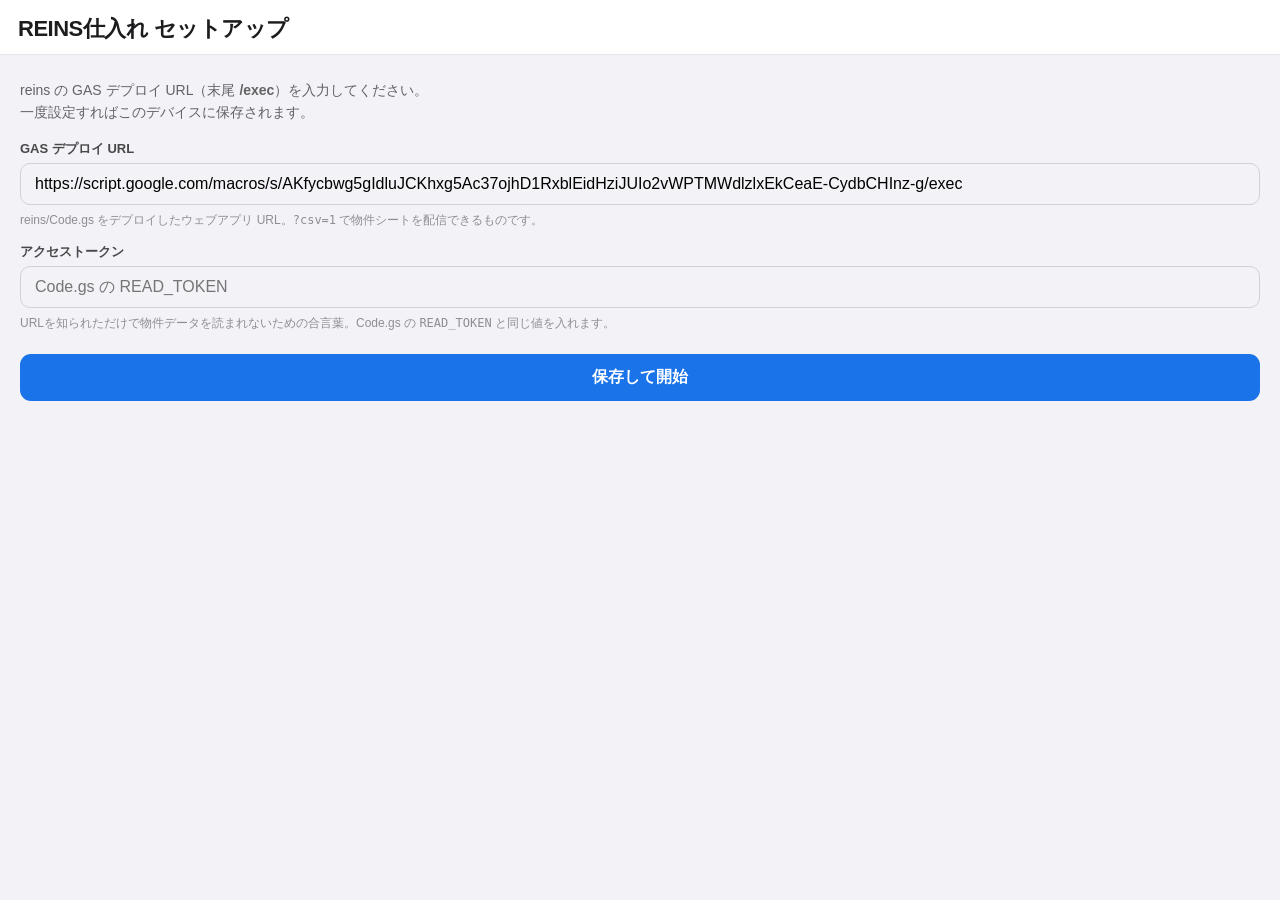
==== commit 4b7d05f6: "REINS仕入れ: シートIDを送らない（Googleが sid=<長いID> を400で弾く） 端末にシートIDが保存されていると、GAS への全リクエストに sid=<シートID> が 付き、Go" ====
--- a/docs/reins/index.html
+++ b/docs/reins/index.html
@@ -131,9 +131,6 @@
     <label>アクセストークン</label>
     <input type="password" id="cfg-token" placeholder="Code.gs の READ_TOKEN" autocomplete="off">
     <div class="hint">URLを知られただけで物件データを読まれないための合言葉。Code.gs の <code>READ_TOKEN</code> と同じ値を入れます。</div>
-    <label>スプレッドシートID（任意）</label>
-    <input type="text" id="cfg-sid" placeholder="未入力なら既定のシートを使用">
-    <div class="hint">別のシートを見たいときだけ入力。通常は空でOK。</div>
     <button onclick="saveConfig()">保存して開始</button>
   </div>
 </div>
@@ -160,7 +157,11 @@
 const LS_PUSH_SUB = 'reins_push_subscribed';
 
 let gasUrl = localStorage.getItem(LS_URL) || DEFAULT_URL;
-let sid    = localStorage.getItem(LS_SID) || '';
+// シートIDは送らない。GAS の URL に sid=<長いID> を付けると Google の入口が
+// 400 を返し（sid をセッションIDとして扱うらしい）、一覧も最終巡回も取れずに
+// 端末の古い表示が残り続けていた。既定シート（三浦）＋merge=1 で足立区も
+// 結合されるので不要。以前保存した値も消しておく。
+try { localStorage.removeItem(LS_SID); } catch (_) {}
 let token  = localStorage.getItem(LS_TOKEN) || '';
 let allProps = [];
 let filterType = '';
@@ -192,17 +193,15 @@
 }
 function saveConfig() {
   const url = document.getElementById('cfg-url').value.trim();
-  const s   = document.getElementById('cfg-sid').value.trim();
   const tok = document.getElementById('cfg-token').value.trim();
   if (!url) { alert('GAS デプロイ URL を入力してください'); return; }
   localStorage.setItem(LS_URL, url);
   localStorage.setItem(LS_TOKEN, tok);
-  if (s) localStorage.setItem(LS_SID, s); else localStorage.removeItem(LS_SID);
-  gasUrl = url; sid = s; token = tok; init();
+  gasUrl = url; token = tok; init();
 }
 function resetConfig() {
   localStorage.removeItem(LS_URL); localStorage.removeItem(LS_SID); localStorage.removeItem(LS_TOKEN);
-  gasUrl = ''; sid = ''; token = '';
+  gasUrl = ''; token = '';
   document.getElementById('errbox').style.display = 'none';
   init();
 }
@@ -290,7 +289,6 @@
 function scrapeQs(action) {
   const qs = new URLSearchParams({ action });
   if (token) qs.set('token', token);
-  if (sid) qs.set('sid', sid);
   return qs.toString();
 }
 async function requestScrape() {
@@ -342,16 +340,39 @@
   try { showLastRun(JSON.parse(localStorage.getItem(LS_LASTRUN) || 'null')); }
   catch (_) { showLastRun(null); }
 }
+// GAS は混雑時に 404 や数十秒の遅延を返す。ここで黙って失敗すると
+// キャッシュの古い日時が残り続けるので、一覧取得と同じく引き直す。
 async function fetchLastRun() {
-  try {
-    const res = await fetch(`${gasUrl}?${scrapeQs('scrapeStatus')}`, { redirect: 'follow' });
-    const data = await res.json();
-    showLastRun(data);
+  for (let attempt = 1; attempt <= 3; attempt++) {
+    const ctrl = new AbortController();
+    const timer = setTimeout(() => ctrl.abort(), 25000);
     try {
-      localStorage.setItem(LS_LASTRUN,
-        JSON.stringify({ lastRun: data.lastRun, lastResult: data.lastResult }));
-    } catch (_) { /* 容量超過時は諦める */ }
-  } catch (_) { /* 取れなければ直前の表示のまま残す */ }
+      const res = await fetch(`${gasUrl}?${scrapeQs('scrapeStatus')}`,
+        { redirect: 'follow', cache: 'no-store', signal: ctrl.signal });
+      clearTimeout(timer);
+      if (res.ok) {
+        const data = await res.json();
+        if (data && data.lastRun) {
+          showLastRun(data);
+          try {
+            localStorage.setItem(LS_LASTRUN,
+              JSON.stringify({ lastRun: data.lastRun, lastResult: data.lastResult }));
+          } catch (_) { /* 容量超過時は諦める */ }
+          return;
+        }
+        if (data && data.error) { showLastRun(null); return; }  // トークン不一致など
+      }
+    } catch (_) {
+      clearTimeout(timer);
+    }
+    if (attempt < 3) await new Promise(r => setTimeout(r, 2000));
+  }
+  // 3回とも取れなかった。キャッシュの日時を出したままだと最新と区別がつかないので明示する。
+  const el = document.getElementById('last-run');
+  if (el && el.textContent && !el.textContent.includes('更新できず')) {
+    el.textContent += '（更新できず）';
+    el.classList.add('warn');
+  }
 }
 
 function showError(msg, detail) {
@@ -426,8 +447,7 @@
   try {
     const qs = new URLSearchParams({ csv: '1' });
     if (token) qs.set('token', token);
-    if (sid) qs.set('sid', sid);
-    qs.set('merge', '1');     // 三浦に加えて足立区など独立シートも結合（スコアラーの素の?csv=1は非結合）
+      qs.set('merge', '1');     // 三浦に加えて足立区など独立シートも結合（スコアラーの素の?csv=1は非結合）
     qs.set('t', Date.now());  // キャッシュ回避（古いCSVを掴んで新規物件が出ない対策）
     let res;
     for (let attempt = 1; ; attempt++) {
@@ -690,6 +710,21 @@
 function escapeAttr(s) { return escapeHtml(s); }
 function jsEsc(s) { return String(s).replace(/\\/g, '\\\\').replace(/'/g, "\\'"); }
 
+// ホーム画面アプリは前回のページをそのまま復帰させるため、init() が走らず
+// 一覧が古いまま残る（通知をタップして開いても新着が出ない）。前面に戻るたびに
+// 最新を取り直し、バッジも消す。短時間の切り替えで GAS を叩きすぎないよう 30 秒は空ける。
+let lastResumeLoad = Date.now();
+function refreshOnResume() {
+  if (document.visibilityState !== 'visible' || !gasUrl || !token) return;
+  if (Date.now() - lastResumeLoad < 30000) return;
+  lastResumeLoad = Date.now();
+  fetchLastRun();
+  loadProps(true);
+  initPush();
+}
+document.addEventListener('visibilitychange', refreshOnResume);
+window.addEventListener('pageshow', (e) => { if (e.persisted) refreshOnResume(); });
+
 init();
 </script>
 </body>
